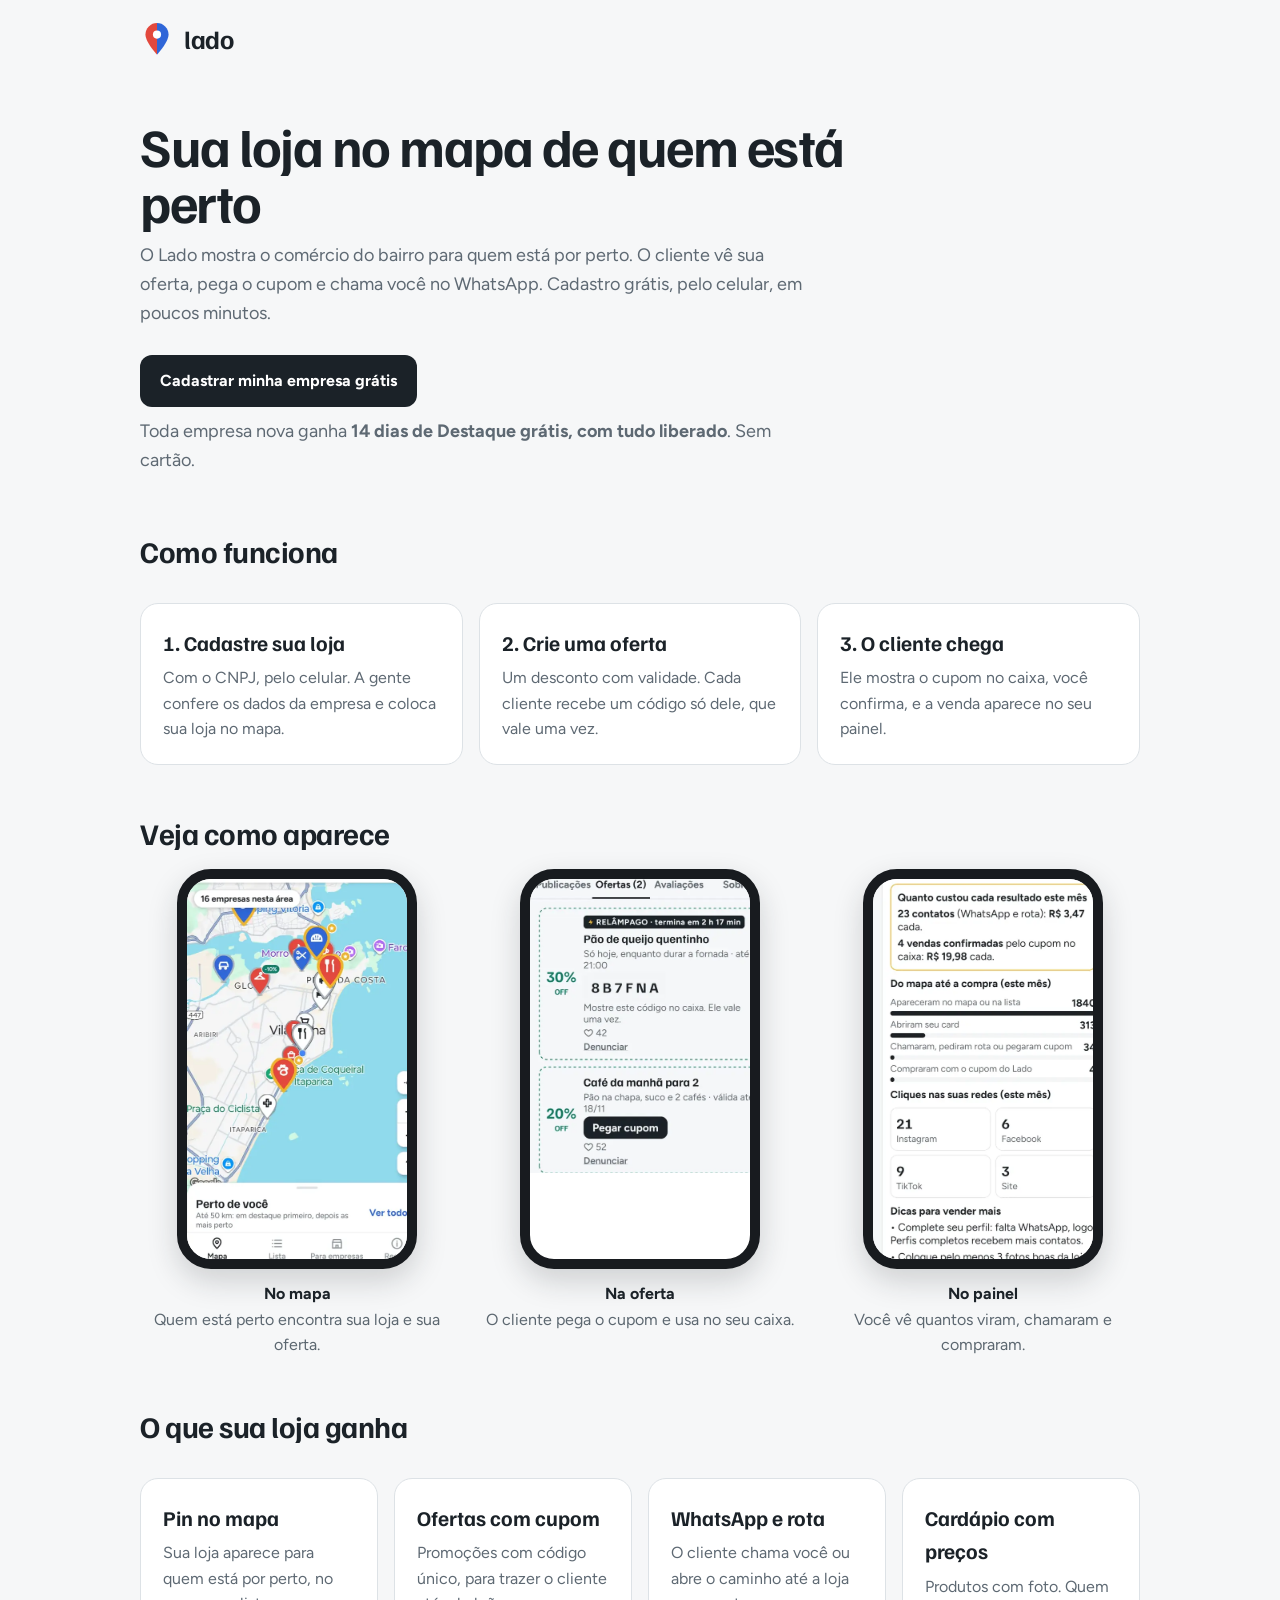
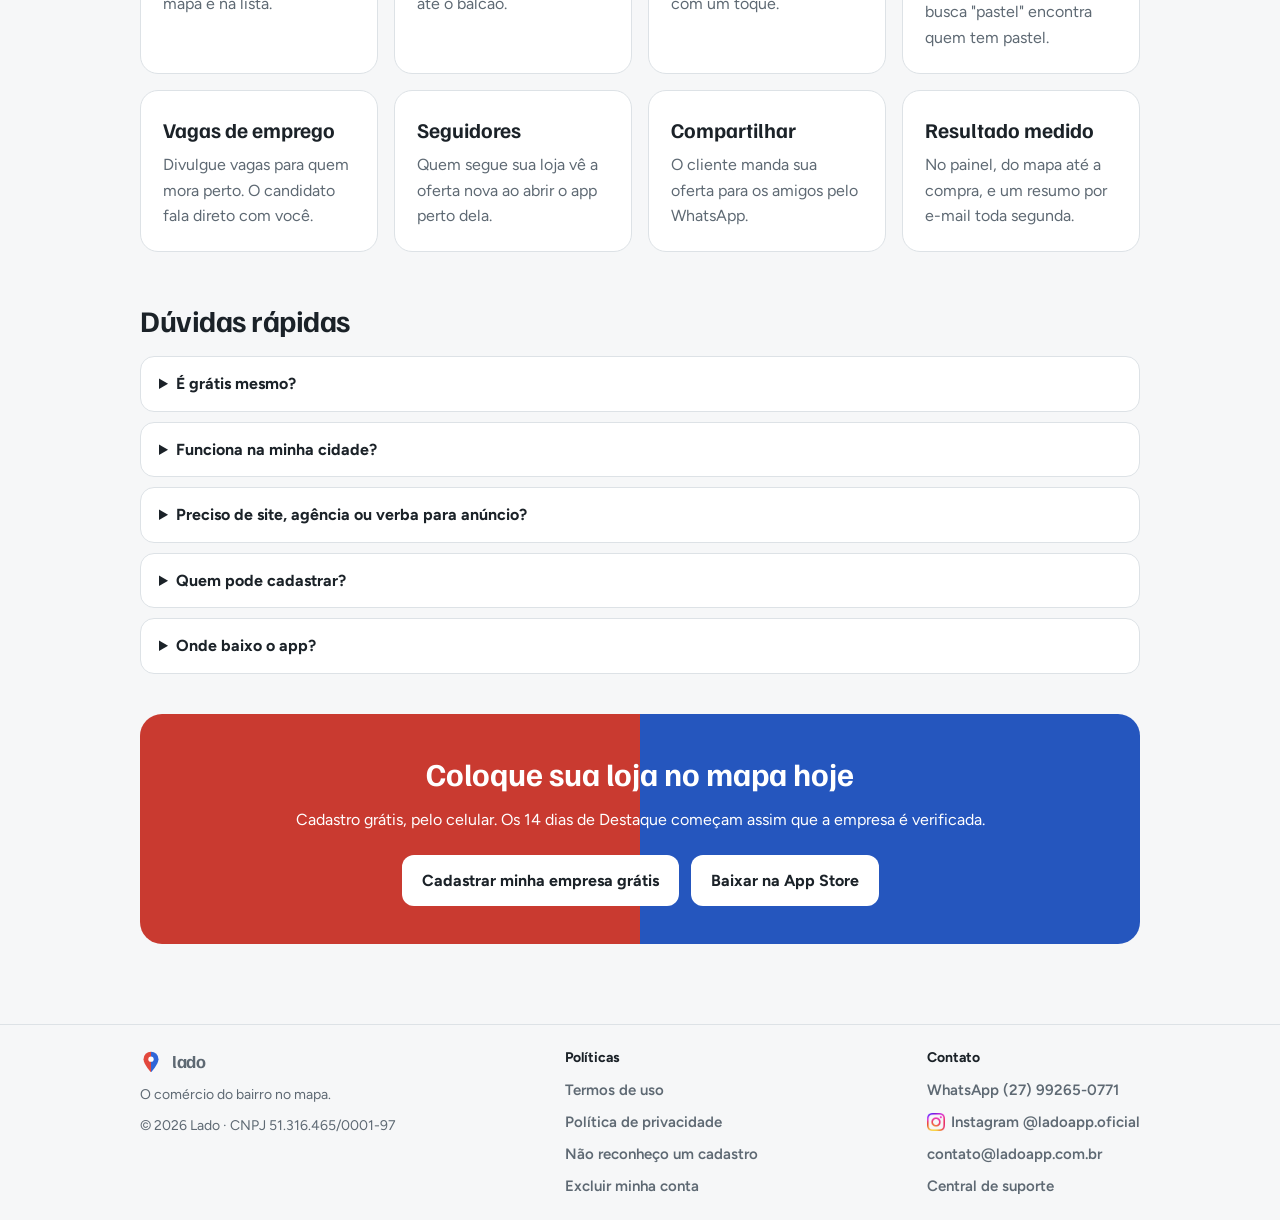
==== comece/index.html @ 0754be5e "Página /comece/: destino dos anúncios para empresas" ====
<!doctype html>
<html lang="pt-BR">
<head>
<meta charset="utf-8">
<meta name="viewport" content="width=device-width, initial-scale=1">
<title>Lado · Sua loja no mapa de quem está perto</title>
<meta name="description" content="Coloque sua loja no mapa de quem está perto: ofertas com cupom, WhatsApp e resultado no painel. Cadastro grátis.">
<meta name="theme-color" content="#1B2228">
<link rel="icon" href="../favicon.svg" type="image/svg+xml">
<link rel="stylesheet" href="../estilo.css?v=20261111a">
<script>/* Modo app: páginas abertas pelo app (?app=1) não mostram planos, preços nem links de compra. */
(function(){var d=document.documentElement,on=/[?&]app=1(&|$)/.test(location.search);
try{if(on)sessionStorage.setItem('ladoApp','1');on=on||sessionStorage.getItem('ladoApp')==='1';}catch(e){}
if(on){d.classList.add('modo-app');if(/^\/(empresa|empresas|planos)\//.test(location.pathname))d.classList.add('app-bloq');}})();</script>
<style>.modo-app .so-site{display:none!important}.app-bloq main>*{display:none!important}.app-bloq main::before{content:"Esta página não está disponível no app.";display:block;padding:64px 20px;text-align:center;font-size:18px}</style>
</head>
<body>
<header class="topo">
  <a class="marca" href="/empresa/" aria-label="Lado, cadastrar empresa"><svg viewBox="0 0 100 100" aria-hidden="true"><defs><clipPath id="pl"><rect width="50" height="100"/></clipPath><clipPath id="pr"><rect x="50" width="50" height="100"/></clipPath></defs><path clip-path="url(#pl)" d="M50 96C50 96 16 60 16 37a34 34 0 0 1 68 0C84 60 50 96 50 96z" fill="#E2483D"/><path clip-path="url(#pr)" d="M50 96C50 96 16 60 16 37a34 34 0 0 1 68 0C84 60 50 96 50 96z" fill="#2F66D8"/><circle cx="50" cy="37" r="12" fill="#fff"/></svg><span>lado</span></a>
  
</header>
<main>
<section class="guia-topo emp-topo">
  <h1>Sua loja no mapa de quem está perto</h1>
  <p>O Lado mostra o comércio do bairro para quem está por perto. O cliente vê sua oferta, pega o cupom e chama você no WhatsApp. Cadastro grátis, pelo celular, em poucos minutos.</p>
  <p style="margin-top:18px"><a class="botao" href="/empresa/">Cadastrar minha empresa grátis</a></p>
  <p class="meta-emp">Toda empresa nova ganha <b>14 dias de Destaque grátis, com tudo liberado</b>. Sem cartão.</p>
</section>

<section class="secao">
  <h2>Como funciona</h2>
  <div class="grade">
    <div class="cartao"><h3>1. Cadastre sua loja</h3><p>Com o CNPJ, pelo celular. A gente confere os dados da empresa e coloca sua loja no mapa.</p></div>
    <div class="cartao"><h3>2. Crie uma oferta</h3><p>Um desconto com validade. Cada cliente recebe um código só dele, que vale uma vez.</p></div>
    <div class="cartao"><h3>3. O cliente chega</h3><p>Ele mostra o cupom no caixa, você confirma, e a venda aparece no seu painel.</p></div>
  </div>
</section>

<section class="secao">
  <h2>Veja como aparece</h2>
  <div style="display:grid;grid-template-columns:repeat(auto-fit,minmax(220px,1fr));gap:28px;align-items:start;justify-items:center">
    <figure style="margin:0;display:flex;flex-direction:column;align-items:center;gap:12px;text-align:center"><div style="width:240px;height:400px;overflow:hidden;border:10px solid #181B1F;border-radius:34px;background:#fff;box-shadow:0 12px 30px rgba(27,34,40,.18)"><img src="../telas/z-n1-mapa.webp" width="240" height="482" alt="Mapa do Lado no celular, com as lojas e ofertas perto" loading="lazy" style="display:block;width:240px;height:482px;margin-top:-102px"></div><figcaption><strong>No mapa</strong><br><span style="color:#5C6770">Quem está perto encontra sua loja e sua oferta.</span></figcaption></figure>
    <figure style="margin:0;display:flex;flex-direction:column;align-items:center;gap:12px;text-align:center"><div style="width:240px;height:400px;overflow:hidden;border:10px solid #181B1F;border-radius:34px;background:#fff;box-shadow:0 12px 30px rgba(27,34,40,.18)"><img src="../telas/z-n5-cupom.webp" width="240" height="482" alt="Oferta relâmpago com código de cupom no celular" loading="lazy" style="display:block;width:240px;height:482px;margin-top:-188px"></div><figcaption><strong>Na oferta</strong><br><span style="color:#5C6770">O cliente pega o cupom e usa no seu caixa.</span></figcaption></figure>
    <figure style="margin:0;display:flex;flex-direction:column;align-items:center;gap:12px;text-align:center"><div style="width:240px;height:400px;overflow:hidden;border:10px solid #181B1F;border-radius:34px;background:#fff;box-shadow:0 12px 30px rgba(27,34,40,.18)"><img src="../telas/z-n8-funil.webp" width="240" height="482" alt="Painel da empresa com o caminho do mapa até a compra" loading="lazy" style="display:block;width:240px;height:482px;margin-top:-32px"></div><figcaption><strong>No painel</strong><br><span style="color:#5C6770">Você vê quantos viram, chamaram e compraram.</span></figcaption></figure>
  </div>
</section>

<section class="secao">
  <h2>O que sua loja ganha</h2>
  <div class="grade grade-4">
    <div class="cartao"><h3>Pin no mapa</h3><p>Sua loja aparece para quem está por perto, no mapa e na lista.</p></div>
    <div class="cartao"><h3>Ofertas com cupom</h3><p>Promoções com código único, para trazer o cliente até o balcão.</p></div>
    <div class="cartao"><h3>WhatsApp e rota</h3><p>O cliente chama você ou abre o caminho até a loja com um toque.</p></div>
    <div class="cartao"><h3>Cardápio com preços</h3><p>Produtos com foto. Quem busca "pastel" encontra quem tem pastel.</p></div>
    <div class="cartao"><h3>Vagas de emprego</h3><p>Divulgue vagas para quem mora perto. O candidato fala direto com você.</p></div>
    <div class="cartao"><h3>Seguidores</h3><p>Quem segue sua loja vê a oferta nova ao abrir o app perto dela.</p></div>
    <div class="cartao"><h3>Compartilhar</h3><p>O cliente manda sua oferta para os amigos pelo WhatsApp.</p></div>
    <div class="cartao"><h3>Resultado medido</h3><p>No painel, do mapa até a compra, e um resumo por e-mail toda segunda.</p></div>
  </div>
</section>

<section class="secao">
  <h2>Dúvidas rápidas</h2>
  <details><summary>É grátis mesmo?</summary><p>Sim. Colocar a loja no mapa, criar oferta com cupom e receber contatos é grátis. Toda empresa nova ainda ganha 14 dias de Destaque com tudo liberado, sem cartão. Depois, se quiser mais visibilidade, existem planos opcionais; ninguém é cobrado sem contratar.</p></details>
  <details><summary>Funciona na minha cidade?</summary><p>Sim, o Lado funciona em todo o Brasil. Quem chega primeiro no bairro sai na frente: sua loja aparece para quem está por perto.</p></details>
  <details><summary>Preciso de site, agência ou verba para anúncio?</summary><p>Não. Tudo é feito pelo celular, e você mesmo publica ofertas, fotos e vagas.</p></details>
  <details><summary>Quem pode cadastrar?</summary><p>O sócio ou titular de uma empresa com CNPJ ativo, incluindo MEI. A gente confere os dados antes de colocar a loja no mapa.</p></details>
  <details><summary>Onde baixo o app?</summary><p>O Lado é grátis na App Store, para iPhone. No Android, chega ao Google Play em breve. O cadastro da empresa também pode ser feito aqui no site.</p></details>
</section>

<section class="chamada">
  <h2>Coloque sua loja no mapa hoje</h2>
  <p>Cadastro grátis, pelo celular. Os 14 dias de Destaque começam assim que a empresa é verificada.</p>
  <a class="botao" href="/empresa/">Cadastrar minha empresa grátis</a>
  <a class="botao" href="https://apps.apple.com/br/app/lado-empresas-no-mapa/id6831672111" target="_blank" rel="noopener">Baixar na App Store</a>
</section>

</main>
<footer class="rodape"><div class="in">
  <div class="col">
    <a class="marca pequena" href="../" aria-label="Lado, página inicial"><svg viewBox="0 0 100 100" aria-hidden="true"><defs><clipPath id="pl"><rect width="50" height="100"/></clipPath><clipPath id="pr"><rect x="50" width="50" height="100"/></clipPath></defs><path clip-path="url(#pl)" d="M50 96C50 96 16 60 16 37a34 34 0 0 1 68 0C84 60 50 96 50 96z" fill="#E2483D"/><path clip-path="url(#pr)" d="M50 96C50 96 16 60 16 37a34 34 0 0 1 68 0C84 60 50 96 50 96z" fill="#2F66D8"/><circle cx="50" cy="37" r="12" fill="#fff"/></svg><span>lado</span></a>
    <span>O comércio do bairro no mapa.</span>
    <span>© 2026 Lado · CNPJ 51.316.465/0001-97</span>
  </div>
  <nav class="col" aria-label="Políticas">
    <strong>Políticas</strong>
    <a href="../termos/">Termos de uso</a>
    <a href="../privacidade/">Política de privacidade</a>
    <a href="../nao-reconheco/">Não reconheço um cadastro</a>
    <a href="../excluir-conta/">Excluir minha conta</a>
  </nav>
  <nav class="col" aria-label="Contato">
    <strong>Contato</strong>
    <a href="https://wa.me/5527992650771?text=Ol%C3%A1!%20Preciso%20de%20ajuda%20com%20o%20app%20Lado." target="_blank" rel="noopener">WhatsApp (27) 99265-0771</a>
    <a href="https://www.instagram.com/ladoapp.oficial/" target="_blank" rel="noopener"><img src="/instagram.png" width="18" height="18" alt="" style="vertical-align:-4px;margin-right:6px">Instagram @ladoapp.oficial</a>
    <a href="mailto:contato@ladoapp.com.br">contato@ladoapp.com.br</a>
    <a href="../suporte/">Central de suporte</a>
  </nav>
</div></footer>

</body>
</html>
---- estilo.css ----
@import url('https://fonts.googleapis.com/css2?family=Familjen+Grotesk:wght@600;700&family=Figtree:wght@400;600;700&display=swap');
:root{--esq:#C93A30;--dir:#2556BE;--grafite:#1B2228;--texto:#1B2228;--texto2:#5E6973;--fundo:#F6F7F8;--sup:#FFFFFF;--borda:#DDE2E6;--verde:#1F7A4D}
@media (prefers-color-scheme: dark){:root{--texto:#EEF2F4;--texto2:#9AA7B1;--fundo:#0F151A;--sup:#151D23;--borda:#2B3842}}
*{box-sizing:border-box}
body{margin:0;font-family:Figtree,system-ui,-apple-system,"Segoe UI",Roboto,Arial,sans-serif;background:var(--fundo);color:var(--texto);line-height:1.6}
a{color:inherit}
.topo{display:flex;align-items:center;justify-content:space-between;gap:16px;max-width:1040px;margin:0 auto;padding:18px 20px}
.marca{display:flex;align-items:center;gap:10px;text-decoration:none;font-family:"Familjen Grotesk",Figtree,sans-serif;font-weight:700;font-size:26px;letter-spacing:-.5px}
.marca svg{width:34px;height:34px}
nav{display:flex;gap:18px;flex-wrap:wrap;font-weight:600;font-size:15px}
nav a{text-decoration:none;color:var(--texto2)} nav a:hover{color:var(--texto)}
main{max-width:1040px;margin:0 auto;padding:0 20px 56px}
.heroi{background:linear-gradient(90deg,var(--esq) 0 50%,var(--dir) 50% 100%);color:#F6F7F8;border-radius:24px;padding:64px 28px;text-align:center;display:grid;justify-items:center;gap:14px}
.heroi svg{width:96px;height:96px}
.heroi h1{font-family:"Familjen Grotesk",sans-serif;font-size:clamp(40px,8vw,72px);line-height:1;margin:0;letter-spacing:-2px}
.heroi p{margin:0;font-size:clamp(17px,2.6vw,21px);max-width:620px}
.lojas{display:flex;gap:10px;flex-wrap:wrap;justify-content:center;margin-top:8px}
.selo{background:rgba(0,0,0,.28);border:1px solid rgba(255,255,255,.45);border-radius:12px;padding:10px 16px;font-weight:700;font-size:15px}
.selo-link{display:inline-flex;align-items:center;background:#fff;color:#1B2228;border-color:#fff;text-decoration:none}.selo-link:hover{background:#EEF1F4}.heroi .selo-link svg{width:18px;height:18px;flex:none}
.grade{display:grid;grid-template-columns:repeat(auto-fit,minmax(240px,1fr));gap:16px;margin-top:28px}
.cartao{background:var(--sup);border:1px solid var(--borda);border-radius:18px;padding:22px}
.cartao h2,.cartao h3{font-family:"Familjen Grotesk",sans-serif;margin:0 0 6px;font-size:21px}
.cartao p{margin:0;color:var(--texto2)}
.secao{margin-top:44px}
.secao h2{font-family:"Familjen Grotesk",sans-serif;font-size:30px;margin:0 0 12px;letter-spacing:-.5px}
.botao{display:inline-block;background:var(--grafite);color:#fff;text-decoration:none;font-weight:700;border-radius:12px;padding:13px 20px;border:0;font-size:16px;cursor:pointer;font-family:inherit}
.botao.verde{background:#1F7A4D}
.botao.vermelho{background:var(--esq)}
.botao[disabled]{opacity:.5;cursor:default}
.doc{max-width:760px}
.doc h1{font-family:"Familjen Grotesk",sans-serif;font-size:38px;line-height:1.1;margin:8px 0 4px}
.doc h2{font-family:"Familjen Grotesk",sans-serif;font-size:22px;margin:30px 0 6px}
.doc p,.doc li{color:var(--texto)}
.doc .meta{color:var(--texto2);font-size:14px}
.aviso{background:var(--sup);border:1px solid var(--borda);border-left:5px solid #F0B429;border-radius:12px;padding:12px 16px;font-size:14px;color:var(--texto2);margin:16px 0}
details{background:var(--sup);border:1px solid var(--borda);border-radius:14px;padding:14px 18px;margin-bottom:10px}
summary{font-weight:700;cursor:pointer}
details p{margin:8px 0 0;color:var(--texto2)}
.rodape{border-top:1px solid var(--borda);margin-top:24px}
.rodape .in{max-width:1040px;margin:0 auto;padding:22px 20px;display:flex;flex-wrap:wrap;gap:12px 22px;justify-content:space-between;color:var(--texto2);font-size:14px}
.rodape a{color:var(--texto2)}
.rodape .col{display:flex;flex-direction:column;gap:8px;min-width:180px}
.rodape strong{color:var(--texto);font-size:14px}
.rodape a:hover{color:var(--texto)}
.rodape .marca.pequena{font-size:18px}
.rodape .marca.pequena svg{width:22px;height:22px}
.ok{color:var(--verde);font-weight:700}
/* ---- Carrossel de telas ---- */
.telas{margin-top:40px}
.telas .cab{display:flex;align-items:end;justify-content:space-between;gap:12px;flex-wrap:wrap}
.telas h2{font-family:"Familjen Grotesk",sans-serif;font-size:30px;margin:0;letter-spacing:-.5px}
.telas .cab p{margin:4px 0 0;color:var(--texto2)}
.setas{display:flex;gap:8px}
.setas button{width:44px;height:44px;border-radius:50%;border:1px solid var(--borda);background:var(--sup);color:var(--texto);font-size:20px;cursor:pointer;line-height:1}
.setas button:disabled{opacity:.35;cursor:default}
.trilho{display:flex;gap:16px;overflow-x:auto;scroll-snap-type:x mandatory;scroll-behavior:smooth;padding:18px 2px 8px;margin:0 -2px;scrollbar-width:none;-webkit-overflow-scrolling:touch}
.trilho::-webkit-scrollbar{display:none}
.trilho figure{flex:0 0 calc((100% - 16px)/2);margin:0;scroll-snap-align:start;display:grid;grid-template-columns:42% 1fr;gap:20px;height:330px;padding:28px 24px 0 28px;border-radius:22px;overflow:hidden;color:#F6F7F8;background:radial-gradient(120% 90% at 0% 100%,rgba(201,58,48,.55),transparent 60%),radial-gradient(120% 90% at 100% 100%,rgba(37,86,190,.6),transparent 60%),#1B2228}
.trilho img{width:100%;height:auto;align-self:start;display:block;filter:drop-shadow(0 10px 24px rgba(0,0,0,.45))}
.trilho img.duplo{align-self:center;margin-bottom:28px}
.trilho figcaption{align-self:center;padding-bottom:22px}
.trilho figcaption strong{display:block;font-family:"Familjen Grotesk",sans-serif;font-size:24px;line-height:1.15;letter-spacing:-.3px;margin-bottom:8px}
.trilho figcaption span{display:block;font-size:15px;color:#C9D1D7}
@media (max-width:760px){.trilho figure{flex-basis:90%;height:330px;padding:20px 14px 0 16px;gap:12px;grid-template-columns:52% 1fr}.trilho img.duplo{margin-bottom:18px}.trilho figcaption{padding-bottom:16px}.trilho figcaption strong{font-size:18px}.trilho figcaption span{font-size:13px}.setas{display:none}}
.pontos{display:flex;justify-content:center;gap:8px;margin-top:8px}
.pontos button{width:9px;height:9px;padding:0;border-radius:50%;border:0;background:var(--borda);cursor:pointer}
.pontos button[aria-current="true"]{background:var(--texto);width:22px;border-radius:6px}
.telas .nota{margin:8px 0 0;text-align:center;color:var(--texto2);font-size:13px}
/* ---- Plano Destaque em dourado ---- */
.cartao.ouro{position:relative;border:2px solid #F0B429;background:linear-gradient(180deg,rgba(240,180,41,.14),rgba(240,180,41,.03) 60%),var(--sup);box-shadow:0 0 0 4px rgba(240,180,41,.18),0 12px 30px rgba(240,180,41,.22)}
.selo-ouro{position:absolute;top:-13px;left:18px;background:#F0B429;color:#1B2228;font-weight:800;font-size:12px;letter-spacing:.4px;text-transform:uppercase;border-radius:999px;padding:4px 12px;box-shadow:0 4px 12px rgba(240,180,41,.35)}
.cartao.prata{border:2px solid #A9B4BE;background:linear-gradient(180deg,rgba(169,180,190,.16),rgba(169,180,190,.03) 60%),var(--sup);box-shadow:0 0 0 4px rgba(169,180,190,.18),0 10px 24px rgba(120,130,140,.18)}
@media (prefers-color-scheme: dark){.botao{background:#F6F7F8;color:#1B2228}.botao.verde{background:#1F7A4D;color:#fff}.botao.vermelho{background:var(--esq);color:#fff}.trilho figure{border:1px solid var(--borda)}.setas button{background:#1E2830}}
.cartao.gratis{border:2px solid #1F7A4D;background:linear-gradient(180deg,rgba(31,122,77,.14),rgba(31,122,77,.03) 60%),var(--sup);box-shadow:0 0 0 4px rgba(31,122,77,.16),0 10px 24px rgba(31,122,77,.16)}
a.plano-link{display:flex;flex-direction:column;text-decoration:none;color:inherit;transition:transform .15s ease}
a.plano-link:hover,a.plano-link:focus-visible{transform:translateY(-3px)}
a.plano-link p{flex:1}
.plano-link .cta{align-self:flex-start;margin-top:14px;font-weight:700;font-size:15px;border-radius:10px;padding:9px 14px}
.gratis .cta{background:#1F7A4D;color:#fff}
.prata .cta{background:#A9B4BE;color:#1B2228}
.ouro .cta{background:#F0B429;color:#1B2228}
.cartao.prata{position:relative}.selo-ouro.selo-prata{background:#A9B4BE;color:#1B2228;box-shadow:0 4px 12px rgba(120,130,140,.35)}
.selo-ouro svg{vertical-align:-2px;margin-right:5px}
.trilho figure{cursor:zoom-in}
.lightbox{position:fixed;inset:0;z-index:60;background:rgba(8,11,14,.94);display:flex;align-items:center;justify-content:center;padding:16px}
.lightbox[hidden]{display:none}
.lightbox img{max-width:min(92vw,480px);max-height:88vh;width:auto;height:auto;border-radius:18px;box-shadow:0 20px 60px rgba(0,0,0,.6)}
.lb-fechar,.lb-seta{position:absolute;border:0;border-radius:50%;background:rgba(255,255,255,.14);color:#fff;cursor:pointer;line-height:1}
.lb-fechar{top:14px;right:14px;width:46px;height:46px;font-size:30px}
.lb-seta{top:50%;transform:translateY(-50%);width:46px;height:46px;font-size:32px}
.lb-ant{left:14px}.lb-prox{right:14px}
@media (max-width:760px){.lb-seta{top:auto;bottom:18px;transform:none}.lb-ant{left:calc(50% - 56px)}.lb-prox{right:calc(50% - 56px)}.lightbox img{max-height:78vh}}
/* ---- Como usar ---- */
.guia-topo{display:grid;gap:10px;padding:40px 0 8px}
.guia-topo h1{font-family:"Familjen Grotesk",sans-serif;font-size:clamp(34px,6vw,54px);line-height:1.05;margin:0;letter-spacing:-1.5px}
.guia-topo p{margin:0;color:var(--texto2);font-size:18px;max-width:680px}
.abas{display:flex;gap:10px;flex-wrap:wrap;margin-top:10px}
.abas a{text-decoration:none;font-weight:700;border-radius:999px;padding:10px 18px;border:1px solid var(--borda);background:var(--sup)}
.abas a.esq{border-color:var(--esq);color:var(--esq)} .abas a.dir{border-color:var(--dir);color:var(--dir)}
.passo{display:grid;grid-template-columns:1fr 260px;gap:28px;align-items:center;background:var(--sup);border:1px solid var(--borda);border-radius:22px;padding:26px;margin-top:18px}
.passo.inv{grid-template-columns:260px 1fr} .passo.inv .tx{order:2}
@media (max-width:760px){.passo,.passo.inv{grid-template-columns:1fr}.passo.inv .tx{order:0}}
.num{display:inline-grid;place-items:center;width:34px;height:34px;border-radius:50%;background:var(--grafite);color:#fff;font-weight:700;margin-bottom:8px}
@media (prefers-color-scheme: dark){.num{background:#EEF2F4;color:#0F151A}}
.passo h3{font-family:"Familjen Grotesk",sans-serif;font-size:24px;margin:0 0 6px}
.passo p{margin:0 0 8px;color:var(--texto2)}
.passo ul{margin:6px 0 0;padding-left:20px;color:var(--texto2)} .passo li{margin:4px 0}
.dica{background:var(--fundo);border-radius:12px;padding:10px 14px;font-size:14px;color:var(--texto2);margin-top:10px}
.cel{width:240px;height:440px;margin:0 auto;border-radius:34px;background:#0F151A;padding:10px;box-shadow:0 18px 40px rgba(0,0,0,.18)}
.cel .t{width:100%;height:100%;border-radius:26px;background:#F6F7F8;overflow:hidden;position:relative;color:#1B2228;font-size:12px;display:flex;flex-direction:column}
.cel .bar{display:flex;align-items:center;justify-content:space-between;padding:12px 12px 8px;font-weight:700;font-family:"Familjen Grotesk",sans-serif;font-size:16px}
.cel .bar small{font-family:Figtree,sans-serif;font-size:10px;font-weight:600;background:#fff;border:1px solid #DDE2E6;border-radius:999px;padding:3px 8px}
.cel .mapa{flex:1;position:relative;background:#E8ECEF;background-image:linear-gradient(#DDE3E8 1px,transparent 1px),linear-gradient(90deg,#DDE3E8 1px,transparent 1px);background-size:34px 34px}
.cel .rua{position:absolute;background:#fff;}
.pinz{position:absolute;width:18px;height:18px;border-radius:50% 50% 50% 0;transform:rotate(-45deg);border:2px solid #fff;box-shadow:0 2px 4px rgba(0,0,0,.25)}
.pinz.e{background:#C93A30}.pinz.d{background:#2556BE}
.chips{display:flex;gap:6px;padding:0 10px 8px}
.chips span{background:#fff;border:1px solid #DDE2E6;border-radius:999px;padding:4px 9px;font-weight:600;font-size:10px}
.chips span.on{background:#1B2228;color:#fff;border-color:#1B2228}
.cartaoc{position:absolute;left:10px;right:10px;bottom:10px;background:#fff;border-radius:14px;padding:10px;box-shadow:0 4px 14px rgba(0,0,0,.12)}
.cartaoc b{display:block;font-size:13px}.cartaoc i{font-style:normal;color:#5E6973;font-size:11px}
.etq{display:inline-block;border-radius:999px;padding:2px 8px;font-size:10px;font-weight:700;color:#fff}
.etq.e{background:#C93A30}.etq.d{background:#2556BE}.etq.v{background:#1F7A4D}
.form{padding:6px 12px;display:grid;gap:8px}
.form .l{font-size:10px;font-weight:700;color:#5E6973}
.form .c{background:#fff;border:1.5px solid #DDE2E6;border-radius:9px;padding:8px;font-size:12px}
.form .b{background:#1B2228;color:#fff;border-radius:10px;padding:9px;text-align:center;font-weight:700}
.form .ok2{background:#E7F3EC;border-radius:9px;padding:8px;color:#1F7A4D;font-weight:700;font-size:11px}
.prog{display:flex;gap:4px;padding:0 12px 6px}.prog i{flex:1;height:4px;border-radius:2px;background:#DDE2E6}.prog i.on{background:#1B2228}
.cod{display:flex;gap:6px;justify-content:center}.cod span{width:26px;height:34px;border-radius:7px;border:1.5px solid #DDE2E6;background:#fff;display:grid;place-items:center;font-weight:700;font-size:16px}
.post{background:#fff;border-radius:12px;margin:0 12px;overflow:hidden;border:1px solid #DDE2E6}
.post .img{height:96px;background:linear-gradient(135deg,#F0B429,#E2483D)}
.post .tx2{padding:8px;font-size:11px}
.beneficios{display:grid;grid-template-columns:repeat(auto-fit,minmax(290px,1fr));gap:14px;margin-top:18px}
.beneficios .cartao h3{font-size:19px}
.ic{font-size:26px;display:block;margin-bottom:6px}
.chamada{margin-top:40px;border-radius:22px;padding:34px 24px;text-align:center;color:#fff;background:linear-gradient(90deg,var(--esq) 0 50%,var(--dir) 50% 100%)}
.chamada h2{font-family:"Familjen Grotesk",sans-serif;font-size:32px;margin:0 0 8px}
.chamada p{margin:0 0 18px}
.chamada .botao{background:#fff;color:#1B2228;margin:4px}

/* Página Para empresas (11/11) */
.trilho img:not(.duplo){border-radius:18px 18px 0 0}
.emp-topo h1{max-width:760px}
.meta-emp{color:var(--texto2);font-size:14px;margin-top:8px}
.lead-emp{font-size:17px;max-width:820px;color:var(--texto)}
.cartao .preco{font-family:"Familjen Grotesk",Figtree,sans-serif;font-weight:700;font-size:28px;line-height:1.1;margin:4px 0 8px;color:var(--texto)}
.cartao .preco small{font-size:15px;font-weight:600;color:var(--texto2)}
.secao h3.sub{font-family:"Familjen Grotesk",Figtree,sans-serif;font-size:20px;margin:32px 0 12px}
.tabela-rolar{overflow-x:auto;-webkit-overflow-scrolling:touch;border:1px solid var(--borda);border-radius:16px;background:var(--sup)}
.tabela{width:100%;min-width:640px;border-collapse:collapse;font-size:14.5px}
.tabela th,.tabela td{padding:11px 14px;text-align:left;vertical-align:top;border-bottom:1px solid var(--borda)}
.tabela thead th{font-family:"Familjen Grotesk",Figtree,sans-serif;font-size:16px;position:sticky;top:0;background:var(--sup)}
.tabela tbody th{font-weight:600;color:var(--texto);width:34%}
.tabela td{color:var(--texto2)}
.tabela tr:last-child th,.tabela tr:last-child td{border-bottom:0}
.tabela tr.grupo th{background:var(--fundo);font-size:12px;letter-spacing:.6px;text-transform:uppercase;color:var(--texto2);padding:8px 14px}
.tabela .col-ouro{background:rgba(240,180,41,.10);color:var(--texto)}
.tabela thead .col-ouro{box-shadow:inset 0 3px 0 #F0B429}
.tabela.comp tbody th{width:22%}
.nota-emp{color:var(--texto2);font-size:14px;margin-top:12px;max-width:860px}
.fontes{color:var(--texto2);font-size:12.5px;margin-top:10px}
.grade-4{grid-template-columns:repeat(auto-fit,minmax(220px,1fr))}
.cel-img{display:flex;justify-content:center}
.cel-img img{width:280px;max-width:100%;height:auto;border-radius:28px;border:8px solid #0d1114;box-shadow:0 18px 50px rgba(0,0,0,.25)}
@media (max-width:760px){.tabela{font-size:13.5px}.lead-emp{font-size:16px}}
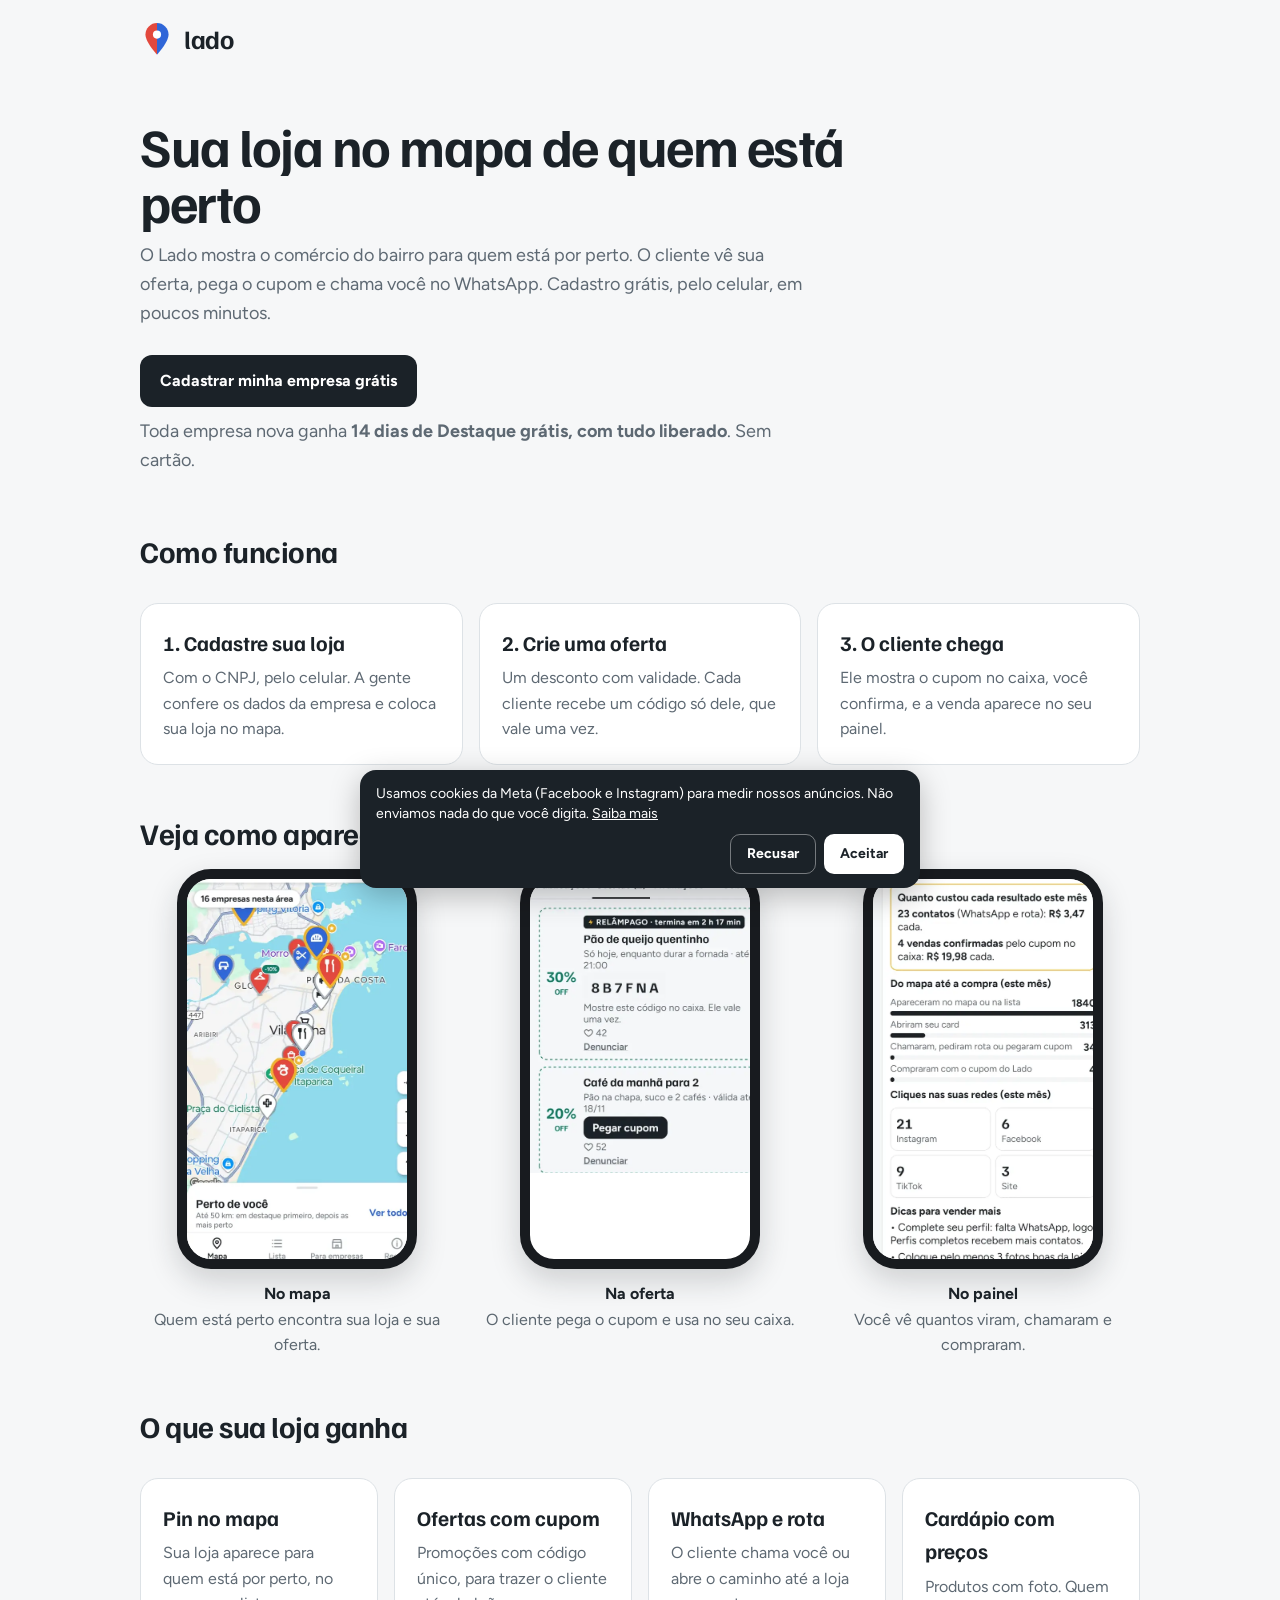
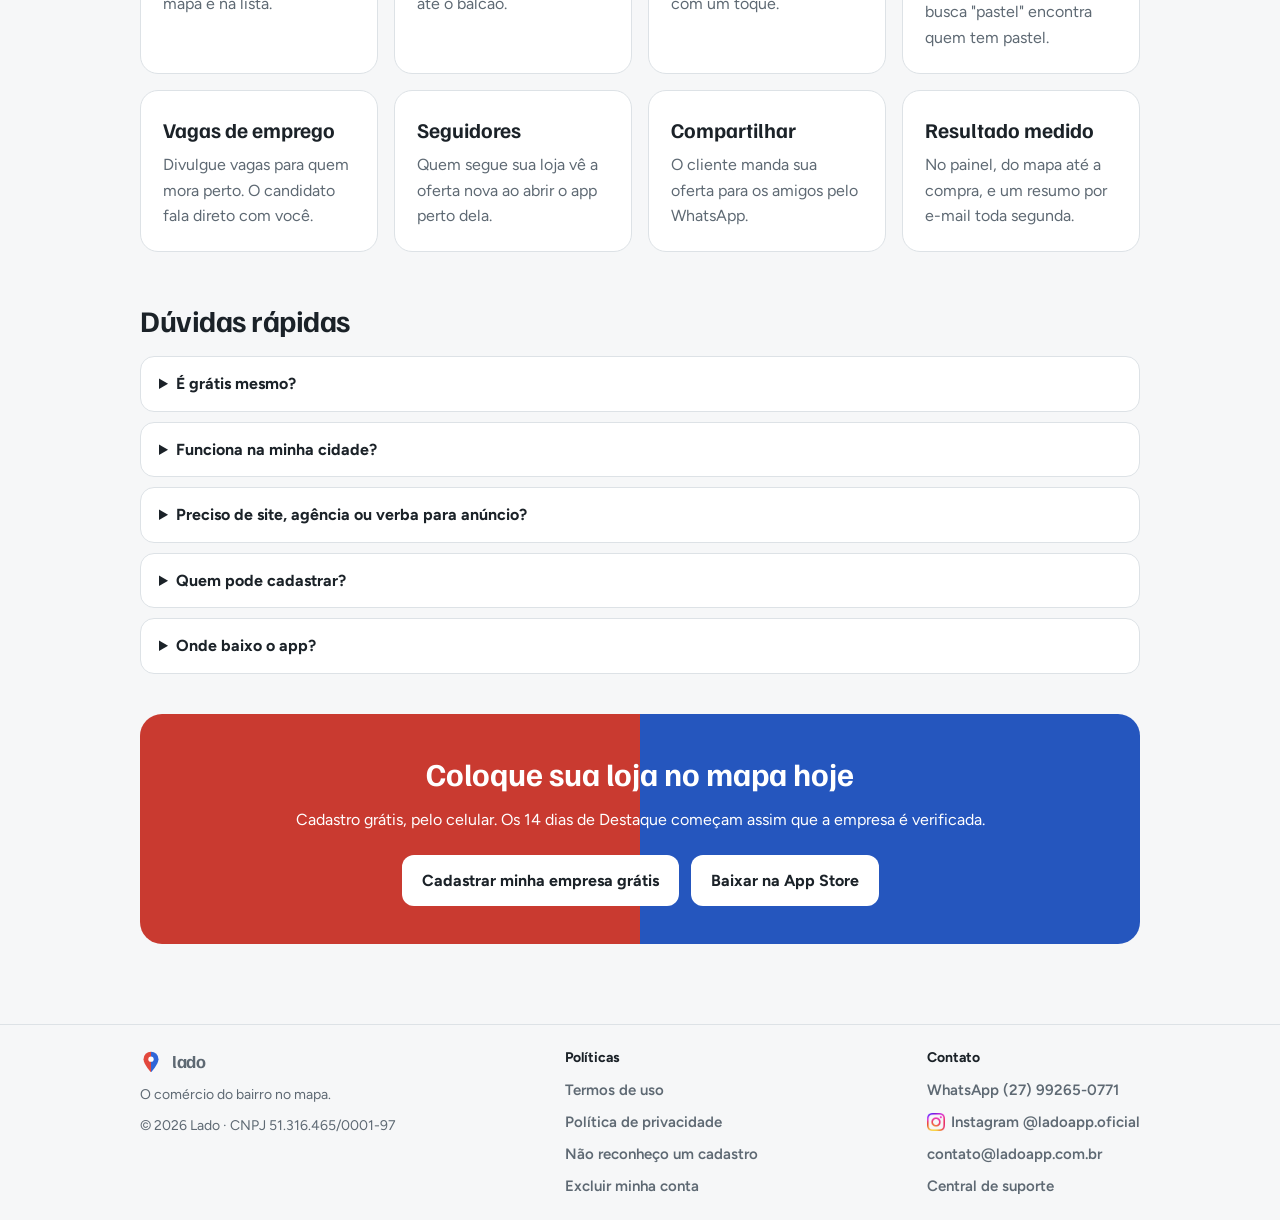
==== commit e0d69440: "Comece: Pixel da Meta com aviso de cookies" ====
--- a/comece/index.html
+++ b/comece/index.html
@@ -98,5 +98,33 @@
   </nav>
 </div></footer>
 
+<div id="ckBanner" class="ck" hidden role="dialog" aria-label="Aviso de cookies">
+  <p>Usamos cookies da Meta (Facebook e Instagram) para medir nossos anúncios. Não enviamos nada do que você digita. <a href="/privacidade/#cookies">Saiba mais</a></p>
+  <div><button type="button" id="ckNao">Recusar</button><button type="button" id="ckSim">Aceitar</button></div>
+</div>
+<style>.ck{position:fixed;left:12px;right:12px;bottom:12px;z-index:50;max-width:560px;margin:0 auto;background:#1B2228;color:#fff;border-radius:16px;padding:14px 16px;box-shadow:0 8px 30px rgba(0,0,0,.25);font-size:14px;line-height:20px}.ck p{margin:0 0 10px}.ck a{color:#fff}.ck div{display:flex;gap:8px;justify-content:flex-end}.ck button{border:0;border-radius:10px;padding:9px 16px;font:inherit;font-weight:700;cursor:pointer}#ckNao{background:transparent;color:#fff;border:1px solid rgba(255,255,255,.4)}#ckSim{background:#fff;color:#1B2228}.ck[hidden]{display:none}</style>
+<script>(function(){
+var ID='1447078484261423';
+if(document.documentElement.classList.contains('modo-app'))return;
+function ler(){try{return localStorage.getItem('ladoCookies')}catch(e){return null}}
+function gravar(v){try{localStorage.setItem('ladoCookies',v)}catch(e){}}
+function carregar(){
+  !function(f,b,e,v,n,t,s){if(f.fbq)return;n=f.fbq=function(){n.callMethod?n.callMethod.apply(n,arguments):n.queue.push(arguments)};if(!f._fbq)f._fbq=n;n.push=n;n.loaded=!0;n.version='2.0';n.queue=[];t=b.createElement(e);t.async=!0;t.src=v;s=b.getElementsByTagName(e)[0];s.parentNode.insertBefore(t,s)}(window,document,'script','https://connect.facebook.net/en_US/fbevents.js');
+  fbq('set','autoConfig',false,ID);
+  fbq('init',ID);
+  fbq('track','PageView');
+  var visto=false,sec=document.getElementById('empresas');
+  if(sec&&'IntersectionObserver' in window){var o=new IntersectionObserver(function(es){if(!visto&&es[0].isIntersecting){visto=true;fbq('track','ViewContent',{content_name:'Para empresas'});o.disconnect();}},{threshold:0.3});o.observe(sec);}
+  document.addEventListener('click',function(ev){var a=ev.target.closest&&ev.target.closest('a[href]');if(!a)return;var h=a.getAttribute('href')||'';
+    if(/(^|\/)empresa\/?(#|$)/.test(h))fbq('track','Lead',{content_name:'Cadastro empresa'});
+    else if(/apps\.apple\.com|play\.google\.com/.test(h))fbq('track','Lead',{content_name:'Baixar app'});},true);
+}
+var c=ler();
+if(c==='sim'){carregar();return;}
+if(c==='nao')return;
+var b=document.getElementById('ckBanner');b.hidden=false;
+document.getElementById('ckSim').onclick=function(){gravar('sim');b.hidden=true;carregar();};
+document.getElementById('ckNao').onclick=function(){gravar('nao');b.hidden=true;};
+})();</script>
 </body>
 </html>
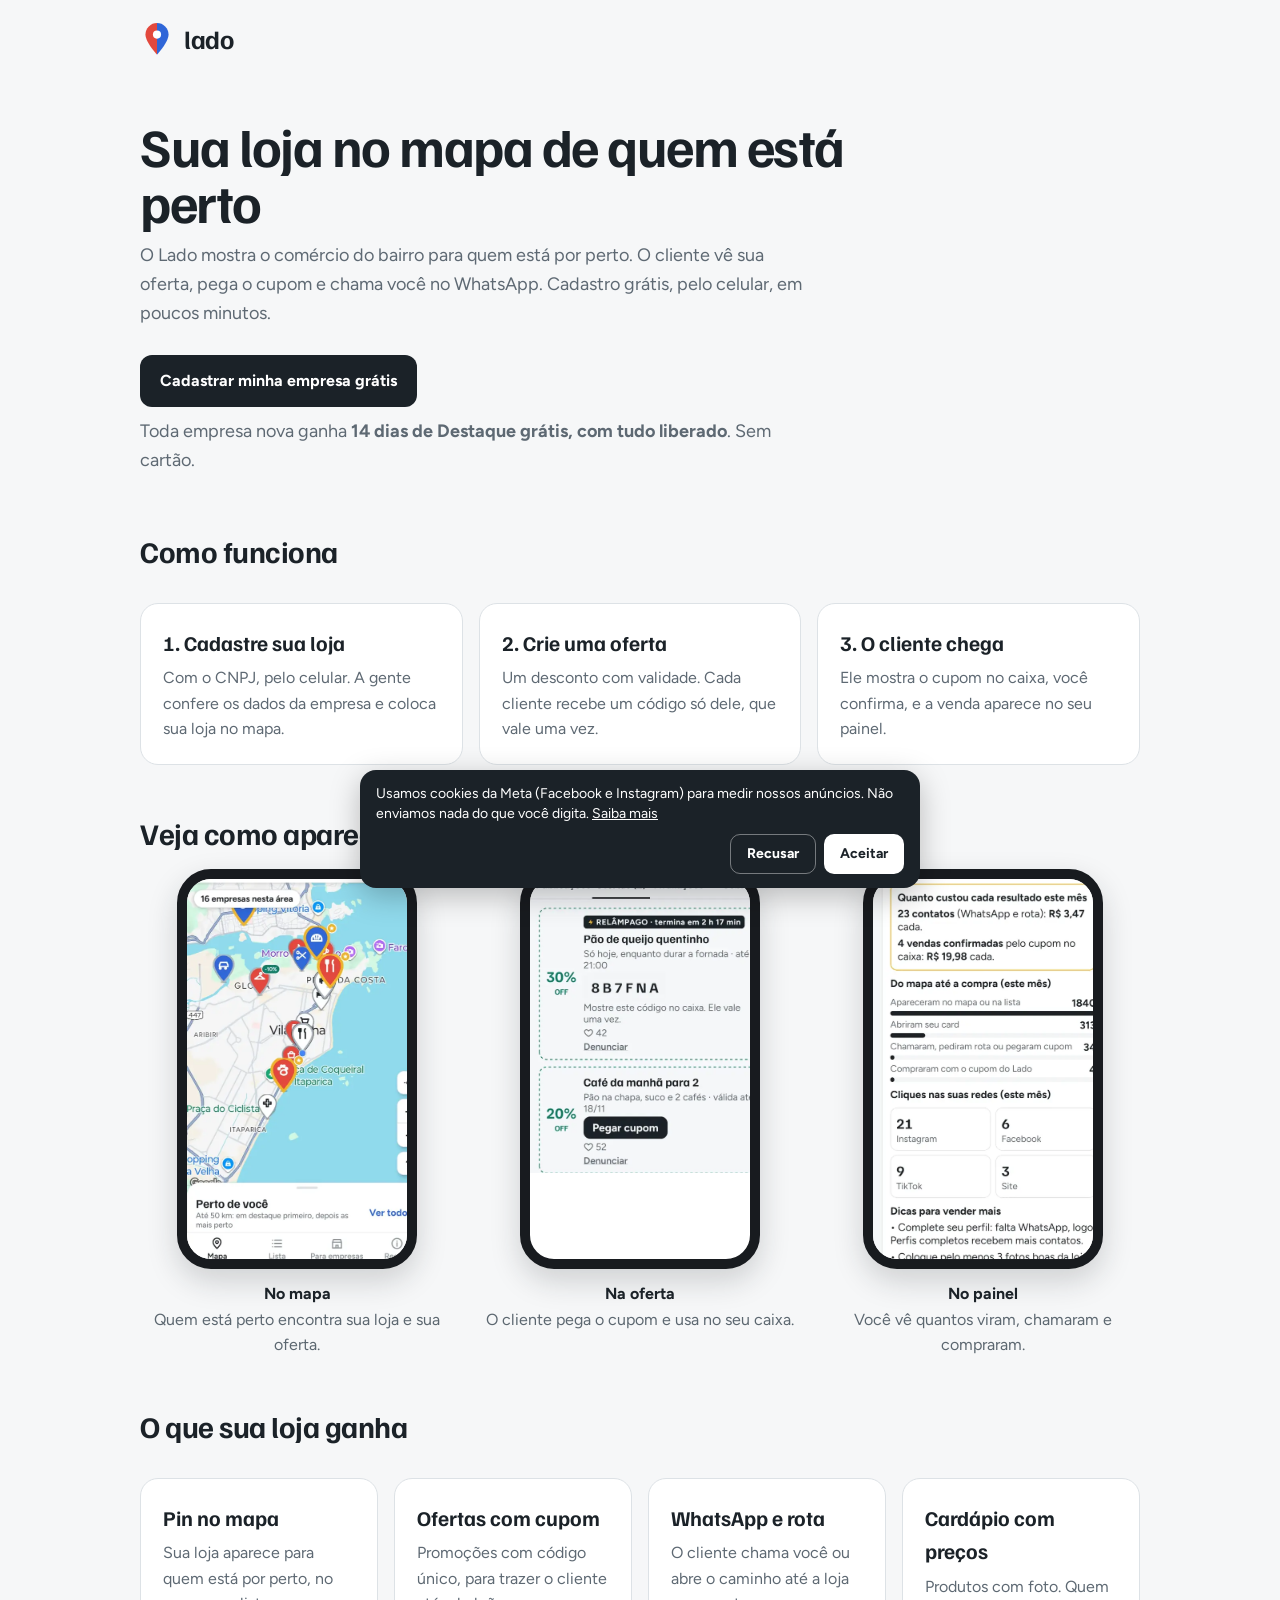
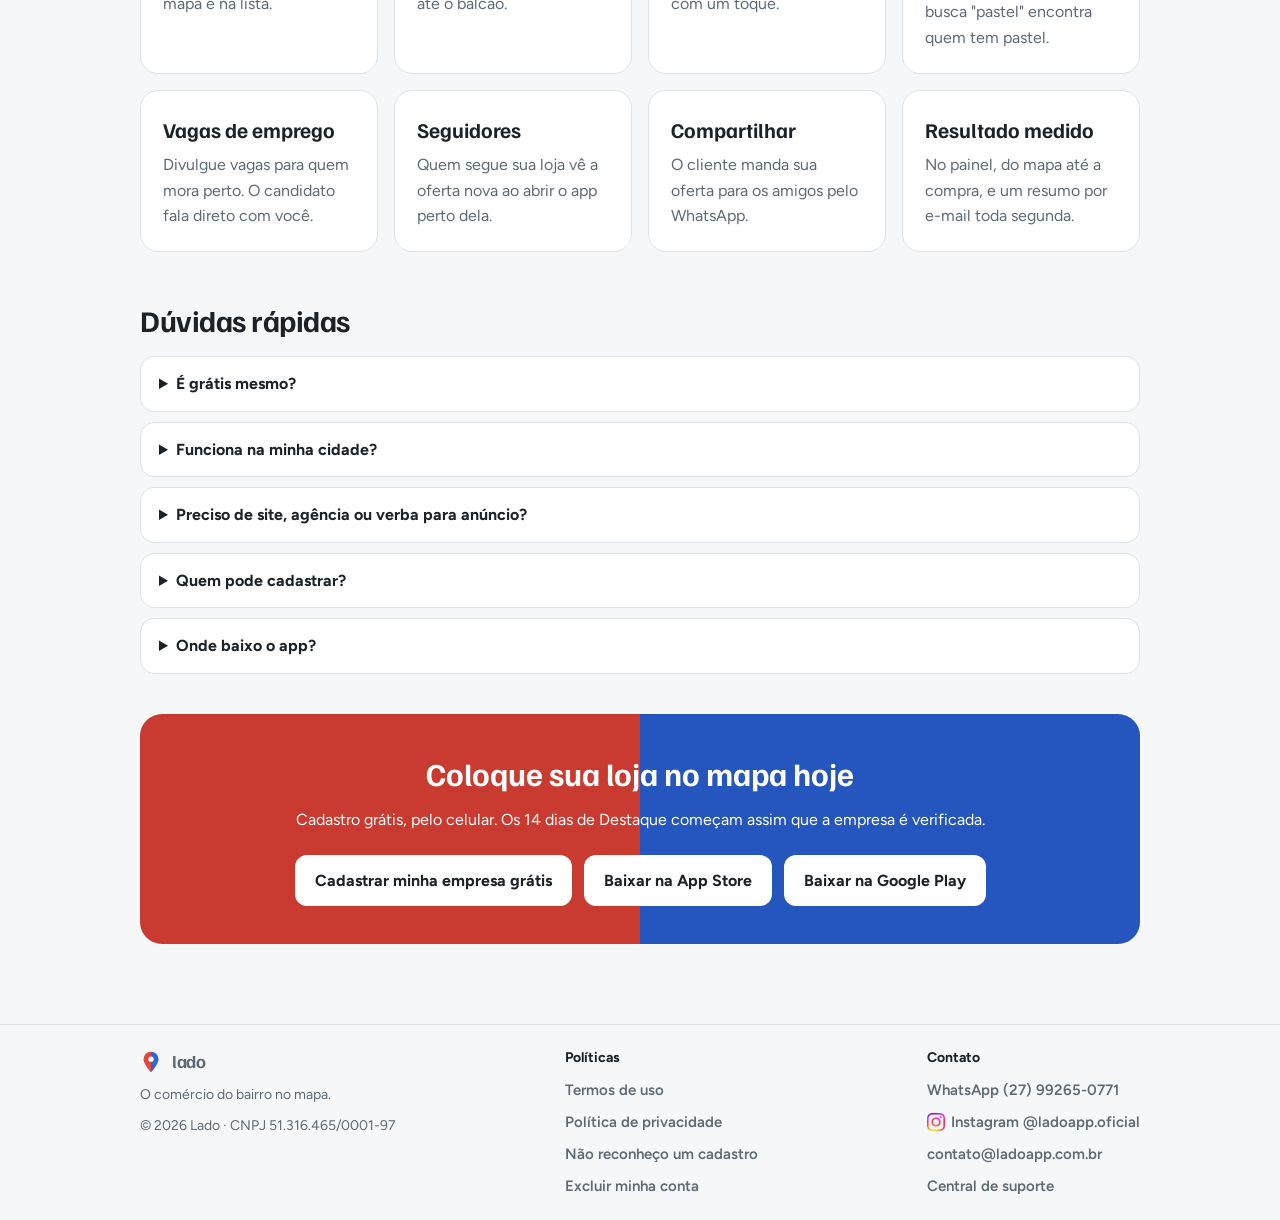
==== commit 1f48ebf4: "Google Play no ar: botao de download" ====
--- a/comece/index.html
+++ b/comece/index.html
@@ -12,6 +12,12 @@
 (function(){var d=document.documentElement,on=/[?&]app=1(&|$)/.test(location.search);
 try{if(on)sessionStorage.setItem('ladoApp','1');on=on||sessionStorage.getItem('ladoApp')==='1';}catch(e){}
 if(on){d.classList.add('modo-app');if(/^\/(empresa|empresas|planos)\//.test(location.pathname))d.classList.add('app-bloq');}})();</script>
+<script>/* Origem do cadastro (20/11): guarda neste aparelho, por 30 dias, só o nome da campanha do link (utm_*).
+Não é cookie de terceiros, não vai para a Meta; vira um registro da empresa quando ela se cadastra. */
+(function(){try{if(/[?&]app=1(&|$)/.test(location.search))return;var q=new URLSearchParams(location.search),o={},n=0;
+['utm_source','utm_medium','utm_campaign','utm_content','utm_term'].forEach(function(k){var v=q.get(k);if(v){o[k]=v.slice(0,100);n++;}});
+if(!n)return;var a=null;try{a=JSON.parse(localStorage.getItem('ladoOrigem')||'null');}catch(e){}
+if(a&&a.t&&Date.now()-a.t<30*864e5)return;o.pagina=location.pathname.slice(0,100);o.t=Date.now();localStorage.setItem('ladoOrigem',JSON.stringify(o));}catch(e){}})();</script>
 <style>.modo-app .so-site{display:none!important}.app-bloq main>*{display:none!important}.app-bloq main::before{content:"Esta página não está disponível no app.";display:block;padding:64px 20px;text-align:center;font-size:18px}</style>
 </head>
 <body>
@@ -65,7 +71,7 @@
   <details><summary>Funciona na minha cidade?</summary><p>Sim, o Lado funciona em todo o Brasil. Quem chega primeiro no bairro sai na frente: sua loja aparece para quem está por perto.</p></details>
   <details><summary>Preciso de site, agência ou verba para anúncio?</summary><p>Não. Tudo é feito pelo celular, e você mesmo publica ofertas, fotos e vagas.</p></details>
   <details><summary>Quem pode cadastrar?</summary><p>O sócio ou titular de uma empresa com CNPJ ativo, incluindo MEI. A gente confere os dados antes de colocar a loja no mapa.</p></details>
-  <details><summary>Onde baixo o app?</summary><p>O Lado é grátis na App Store, para iPhone. No Android, chega ao Google Play em breve. O cadastro da empresa também pode ser feito aqui no site.</p></details>
+  <details><summary>Onde baixo o app?</summary><p>O Lado é grátis na App Store (iPhone) e na Google Play (Android). O cadastro da empresa também pode ser feito aqui no site.</p></details>
 </section>
 
 <section class="chamada">
@@ -73,6 +79,7 @@
   <p>Cadastro grátis, pelo celular. Os 14 dias de Destaque começam assim que a empresa é verificada.</p>
   <a class="botao" href="/empresa/">Cadastrar minha empresa grátis</a>
   <a class="botao" href="https://apps.apple.com/br/app/lado-empresas-no-mapa/id6831672111" target="_blank" rel="noopener">Baixar na App Store</a>
+  <a class="botao" href="https://play.google.com/store/apps/details?id=br.com.ladoapp" target="_blank" rel="noopener">Baixar na Google Play</a>
 </section>
 
 </main>
@@ -117,7 +124,8 @@
   if(sec&&'IntersectionObserver' in window){var o=new IntersectionObserver(function(es){if(!visto&&es[0].isIntersecting){visto=true;fbq('track','ViewContent',{content_name:'Para empresas'});o.disconnect();}},{threshold:0.3});o.observe(sec);}
   document.addEventListener('click',function(ev){var a=ev.target.closest&&ev.target.closest('a[href]');if(!a)return;var h=a.getAttribute('href')||'';
     if(/(^|\/)empresa\/?(#|$)/.test(h))fbq('track','Lead',{content_name:'Cadastro empresa'});
-    else if(/apps\.apple\.com|play\.google\.com/.test(h))fbq('track','Lead',{content_name:'Baixar app'});},true);
+    else if(/apps\.apple\.com|play\.google\.com/.test(h))fbq('track','Lead',{content_name:'Baixar app'});
+    else if(/wa\.me\/5527992650771/.test(h))fbq('track','Contact',{content_name:'WhatsApp suporte'});},true);
 }
 var c=ler();
 if(c==='sim'){carregar();return;}
